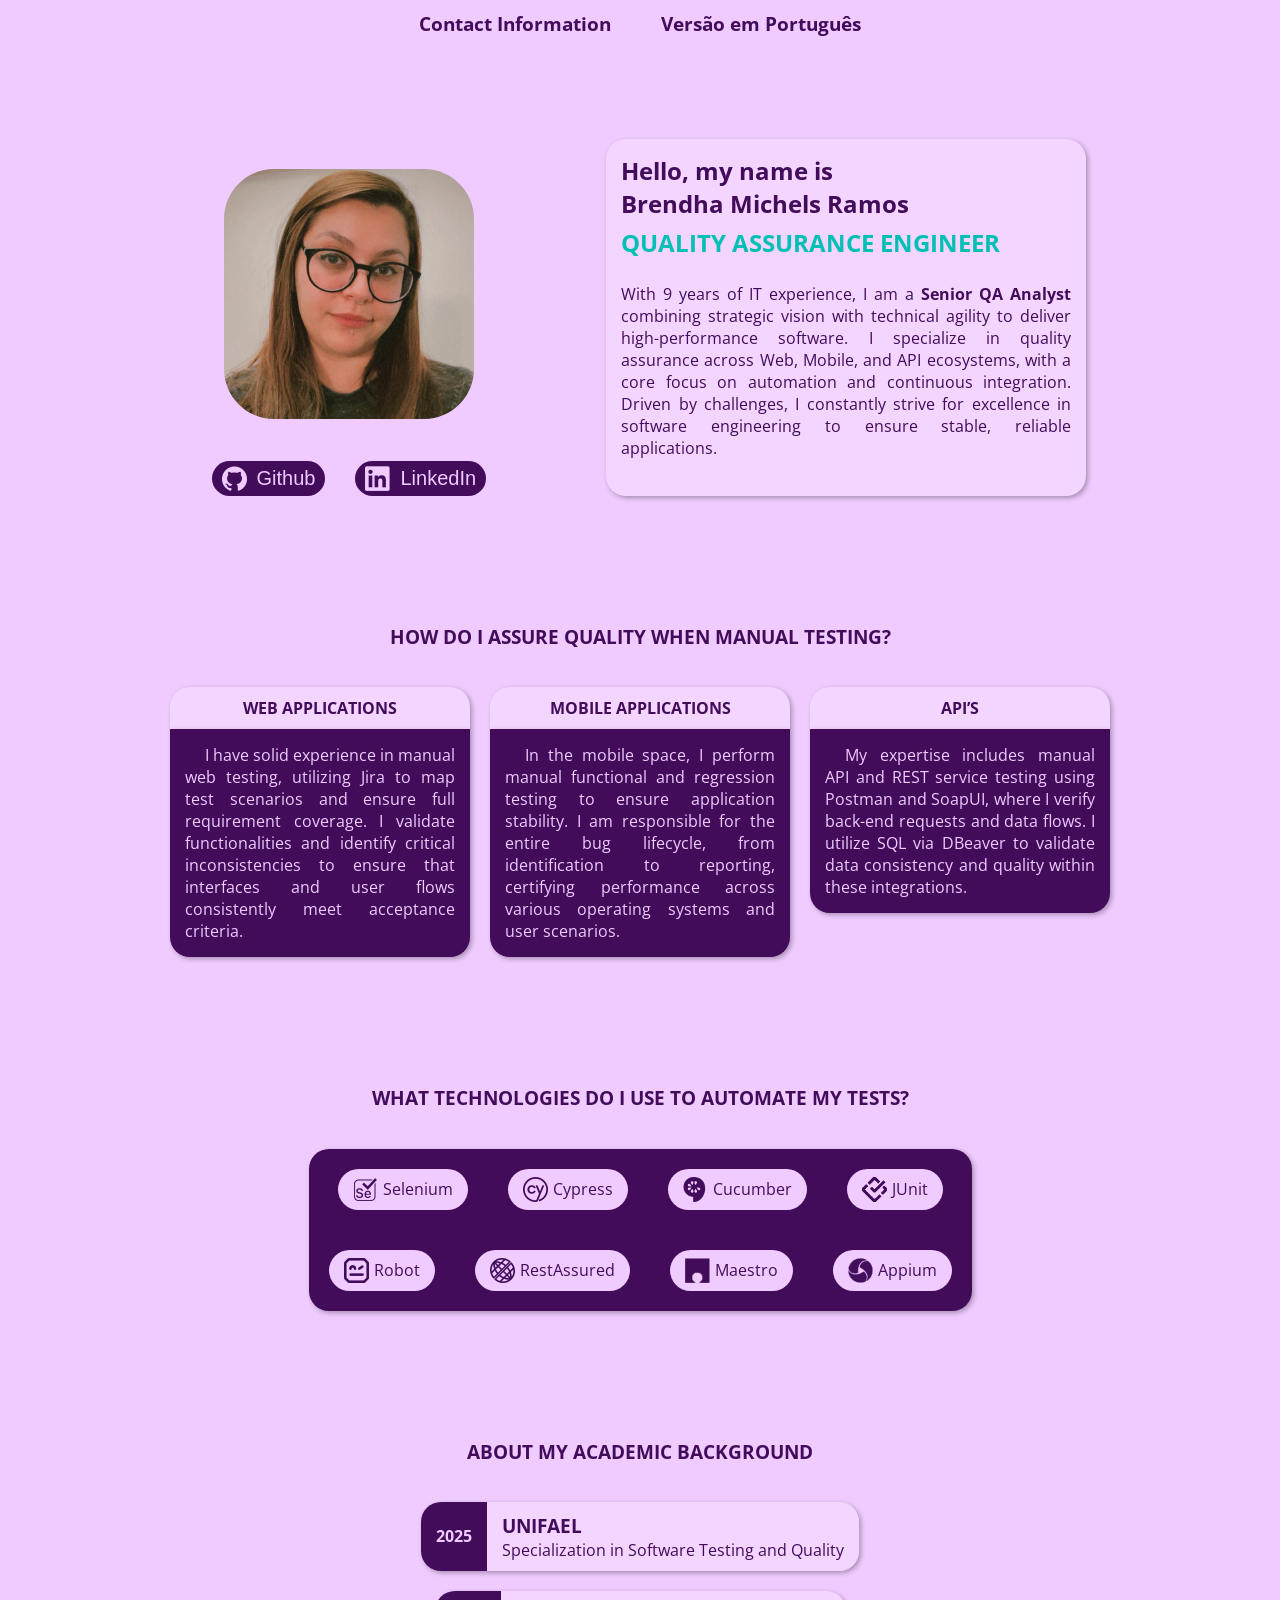
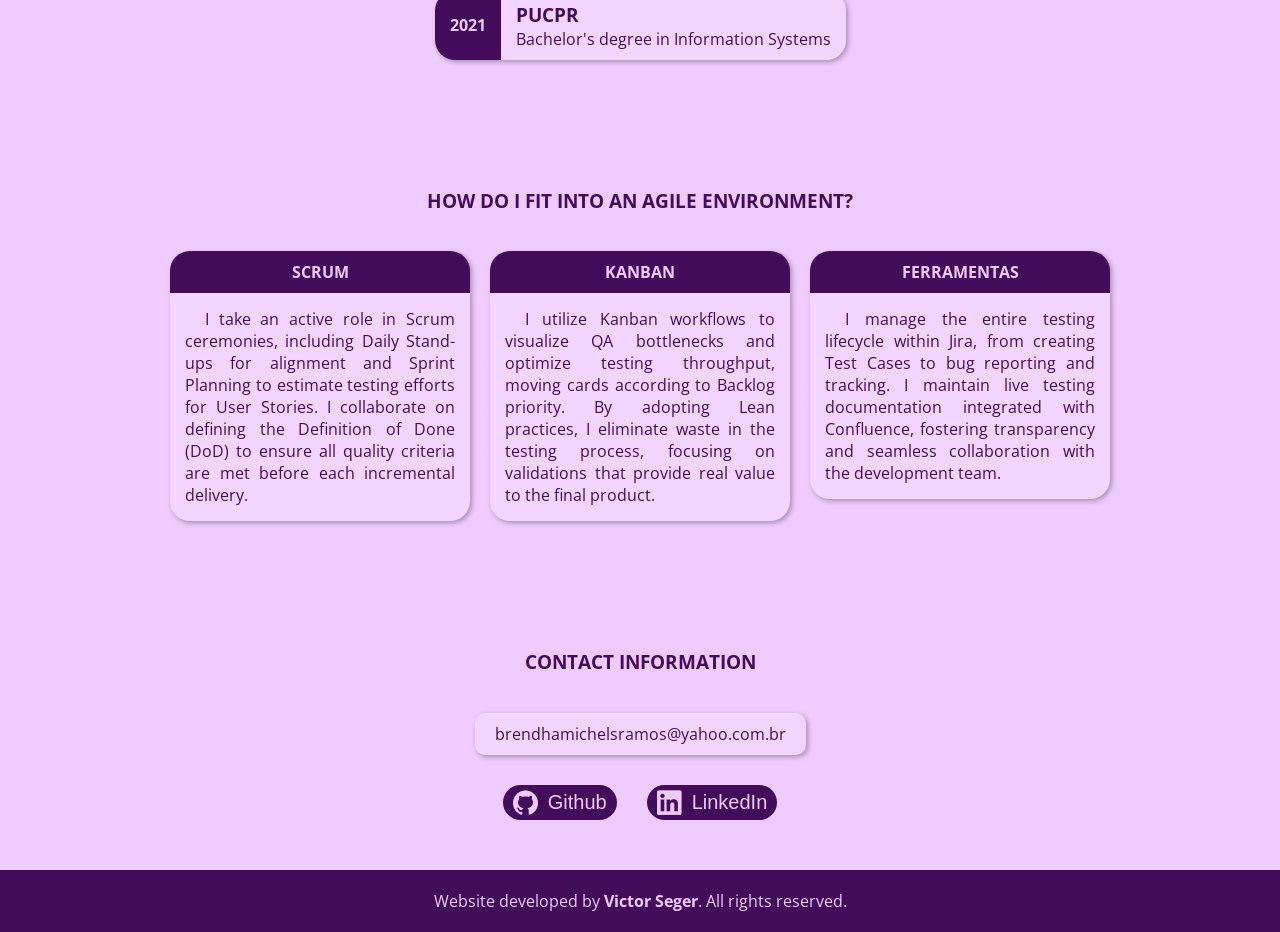
==== pags/english.html @ 34b19e9b "versão em inglês" ====
<!DOCTYPE html>
<html lang="en">
<head>
    <meta charset="UTF-8">
    <meta name="viewport" content="width=device-width, initial-scale=1.0">
    <title>Brendha Ramos - Portifolio</title>
    <link rel="stylesheet" href="../estilo/style.css">
</head>
<body>
    <header>
        <p><a href="#contato1">Contact Information</a></p>
        <p id="ingles"><a href="../index.html">Versão em Português</a></p>
    </header>
    <main>
        <section class="sobre">
            <div class="grid1">
                <div class="img-link">
                    <div class="perfil">
                        <img src="../imagens/foto-perfil.png" alt="Foto de Brendha">
                    </div>
                    <div class="link">
                        <a href="https://github.com/BrendhaMichels" target="_blank" rel="external">
                            <button class="buttonicon">
                                <div class="icon1"></div>
                                <p>Github</p>
                            </button>
                        </a>
                        <a href="https://www.linkedin.com/in/brendha-ramos/" target="_blank" rel="external">
                            <button class="buttonicon">
                                <div class="icon2"></div>
                                <p>LinkedIn</p>
                            </button>
                        </a>
                    </div>
                </div>
                <div class="textual">
                    <h1>Hello, my name is <br> Brendha Michels Ramos</h1>
                    <h2>QUALITY ASSURANCE ENGINEER</h2>
                    <p>With 9 years of IT experience, I am a <strong>Senior QA Analyst</strong> combining strategic vision with technical agility to deliver high-performance software. I specialize in quality assurance across Web, Mobile, and API ecosystems, with a core focus on automation and continuous integration. Driven by challenges, I constantly strive for excellence in software engineering to ensure stable, reliable applications.</p>
                </div>
            </div>
        </section>
        <section class="teste-manual">
            <div class="subtituloh3">
                <h3>HOW DO I ASSURE QUALITY WHEN MANUAL TESTING?</h3>
            </div>
            <div class="orgmanual">
                <div class="manual">
                    <h4>WEB APPLICATIONS</h4>
                    <p>I have solid experience in manual web testing, utilizing Jira to map test scenarios and ensure full requirement coverage. I validate functionalities and identify critical inconsistencies to ensure that interfaces and user flows consistently meet acceptance criteria.</p>
                </div>
                <div class="manual">
                    <h4>MOBILE APPLICATIONS</h4>
                    <p>In the mobile space, I perform manual functional and regression testing to ensure application stability. I am responsible for the entire bug lifecycle, from identification to reporting, certifying performance across various operating systems and user scenarios.</p>
                </div>
                <div class="manual">
                    <h4>API’S</h4>
                    <p>My expertise includes manual API and REST service testing using Postman and SoapUI, where I verify back-end requests and data flows. I utilize SQL via DBeaver to validate data consistency and quality within these integrations.</p>
                </div>
            </div>
        </section>
        <section class="automatizado">
            <div class="subtituloh3">
                <h3>WHAT TECHNOLOGIES DO I USE TO AUTOMATE MY TESTS?</h3>
            </div>
            <div class="org2">
                <div class="org1">
                    <div class="icone">
                        <img src="../imagens/selenium-50x50-escuro.png" alt="Ícone Selenium">
                        <p>Selenium</p>
                    </div>
                    <div class="icone">
                        <img src="../imagens/cypress-50x50-escuro.png" alt="Ícone Cypress">
                        <p>Cypress</p>
                    </div>
                    <div class="icone">
                        <img src="../imagens/cucumber-50x50-escuro.png" alt="Ícone Cucumber">
                        <p>Cucumber</p>
                    </div>
                    <div class="icone">
                        <img src="../imagens/junit-50x50-escuro.png" alt="Ícone JUnit">
                        <p>JUnit</p>
                    </div>
                </div>
                <div class="org1">
                    <div class="icone">
                        <img src="../imagens/robot-50x50-escuro.png" alt="Ícone Robot">
                        <p>Robot</p>
                    </div>
                    <div class="icone">
                        <img src="../imagens/restassured-50x50-escuro.png" alt="Ícone RestAssured">
                        <p>RestAssured</p>
                    </div>
                    <div class="icone">
                        <img src="../imagens/maestro-50x50-escuro.png" alt="Ícone Maestro">
                        <p>Maestro</p>
                    </div>
                    <div class="icone">
                        <img src="../imagens/appium-50x50-escuro.png" alt="Ícone Appium">
                        <p>Appium</p>
                    </div>
                </div>
            </div>
        </section>
        <section class="academica">
            <div class="subtituloh3">
                <h3>ABOUT MY ACADEMIC BACKGROUND</h3>
            </div>
            <grid class="flex1">
                <div class="orgformacao">
                    <div class="formacao">
                        <h4 class="alano">2025</h4>
                        <div class="curso">
                            <h5>UNIFAEL</h5>
                            <p>Specialization in Software Testing and Quality</p>
                        </div>
                    </div>
                    <div class="formacao">
                        <h4 class="alano">2021</h4>
                        <div class="curso">
                            <h5>PUCPR</h5>
                            <p>Bachelor's degree in Information Systems</p>
                        </div>
                </div>
            </grid>
            </div>
        </section>
        <section class="agil">
            <div class="subtituloh3">
                <h3>HOW DO I FIT INTO AN AGILE ENVIRONMENT?</h3>
            </div>
            <div class="orgagil1">
                <div class="agil1">
                    <h4>SCRUM</h4>
                    <p>I take an active role in Scrum ceremonies, including Daily Stand-ups for alignment and Sprint Planning to estimate testing efforts for User Stories. I collaborate on defining the Definition of Done (DoD) to ensure all quality criteria are met before each incremental delivery.</p>
                </div>
                <div class="agil1">
                    <h4>KANBAN</h4>
                    <p>I utilize Kanban workflows to visualize QA bottlenecks and optimize testing throughput, moving cards according to Backlog priority. By adopting Lean practices, I eliminate waste in the testing process, focusing on validations that provide real value to the final product.</p>
                </div>
                <div class="agil1">
                    <h4>FERRAMENTAS</h4>
                    <p>I manage the entire testing lifecycle within Jira, from creating Test Cases to bug reporting and tracking. I maintain live testing documentation integrated with Confluence, fostering transparency and seamless collaboration with the development team.</p>
                </div>
            </div>
        </section>
        <section class="contato" id="contato1">
            <div class="subtituloh3">
                <h3>CONTACT INFORMATION</h3>
            </div>
            <div class="email1">
                <p id="email">brendhamichelsramos@yahoo.com.br</p>
            </div>
            <div class="orglink">
                <div class="link">
                        <a href="https://github.com/BrendhaMichels" target="_blank" rel="external">
                            <button class="buttonicon">
                                <div class="icon1"></div>
                                <p>Github</p>
                            </button>
                        </a>
                        <a href="https://www.linkedin.com/in/brendha-ramos/" target="_blank" rel="external">
                            <button class="buttonicon">
                                <div class="icon2"></div>
                                <p>LinkedIn</p>
                            </button>
                        </a>
                    </div>
            </div>
        </section>
    </main>
    <footer>
        <p>Website developed by <a href="https://www.linkedin.com/in/victor-seger/" target="_blank" rel="external">Victor Seger</a>. All rights reserved.</p>
    </footer>
</body>
</html>
---- estilo/style.css ----
@charset "UTF-8";
@import url('https://fonts.googleapis.com/css2?family=Open+Sans:ital,wght@0,300..800;1,300..800&display=swap');

* {
    padding: 0;
    margin: 0;
}

:root {
    --lightestpurple: #F3D5FF;
    --lightpurple: #EFCBFF;
    --darkpurple: #420C5A;
    --cyan: #00C0B5;
    --midpurple: #C189D9;
}

body {
    background-color: var(--lightpurple);
    font-family: 'Open Sans', sans-serif;
}
header {
    display: flex;
    justify-content: center;
    align-items: center;
    gap: 50px;
    padding-top: 10px;
}
header a {
    text-decoration: none;
    color: var(--darkpurple);
    font-weight: bold;
    font-size: 1.2em;
}
header a:hover {
    text-decoration: underline;
}
section.sobre {
    display: flex;
    justify-content: center;
    align-items: center;

    margin-top: 8vw;
}
div.grid1{
    display: flex;
    column-gap: 8vw;
}
div.img-link{
    display: flex;
    flex-direction: column;
    align-items: center;
    row-gap: .5vw;
}
div.perfil {
    margin: 30px;
}
div.link {
    display: flex;
    column-gap: 30px;
}
.link > a {
    text-decoration: none;
}
.buttonicon {
    display: flex;
    justify-content: center;
    align-items: center;
    gap: 10px;
    background-color: var(--darkpurple);
    color: var(--lightpurple);
    padding: 5px 10px;
    border-radius: 30px;
    box-shadow: none;
    border: none;
    position: relative;
}
.buttonicon:hover {
    background-color: var(--cyan);
    color: var(--darkpurple);
    transition-duration: 0.2s
}
.buttonicon > div {
    width: 25px;
    height: 25px;
}
.buttonicon > p {
    font-size: 1.5em;
}
.icon1 {
    background-image: url(../imagens/github-50x50-claro.png);
    background-size: cover;
}
.buttonicon:hover .icon1{
    background-image: url(../imagens/github-50x50-escuro.png);
}
.icon2 {
    background-image: url(../imagens/linkedin-50x50-claro.png);
    background-size: cover;
}
.buttonicon:hover .icon2{
    background-image: url(../imagens/linkedin-50x50-escuro.png);
}
div.textual{
    background-color: var(--lightestpurple);
    border-radius: 20px;
    max-width: 450px;
    padding: 15px;
    box-shadow: 2px 2px 5px rgba(0, 0, 0, 0.301);
}

div.textual > h1{
    color: var(--darkpurple);
    margin-bottom: 6px;
}
div.textual > h2{
    color: var(--cyan);
    margin-bottom: 24px;
}
div.textual > p{
    color: var(--darkpurple);
    text-align: justify;
}
section h3 {
    color: var(--darkpurple);
    margin: 10vw 0 3vw 0;
}
.subtituloh3 {
    display: flex;
    justify-content: center;
    align-items: center;
}
.orgmanual {
    display: flex;
    justify-content: center;
    align-items: top;
    column-gap: 20px;
}
.manual {
    max-width: 300px;
    border-radius: 20px;
}
.manual h4{
    background-color: var(--lightestpurple);
    color: var(--darkpurple);
    text-align: center;
    padding: 10px 0;
    border-radius: 20px 20px 0 0;
    box-shadow: 2px 2px 5px rgba(0, 0, 0, 0.301);
}
.manual p {
    background-color: var(--darkpurple);
    color: var(--lightpurple);
    text-align: justify;
    text-indent: 20px;
    padding: 15px;
    border-radius: 0 0 20px 20px;
    box-shadow: 2px 2px 5px rgba(0, 0, 0, 0.301);
}
.automatizado {
    display: flex;
    flex-direction: column;
    justify-content: center;
    align-items: center;
}
.org2{
    background-color: var(--darkpurple);
    max-width: 800px;
    padding: 20px;
    display: flex;
    flex-direction: column;
    row-gap: 40px;
    border-radius: 20px;
    box-shadow: 2px 2px 5px rgba(0, 0, 0, 0.301);
}
.org1 {
    display: flex;
    justify-content: center;
    align-items: center;
    column-gap: 40px;
}
.icone {
    display: flex;
    justify-content: center;
    align-items: center;
    gap: 5px;
    background-color: var(--lightpurple);
    color: var(--darkpurple);
    padding: 8px 15px;
    border-radius: 30px;
}
.icone:hover {
    background-color: var(--midpurple);
    transition-duration: 0.5s
}
.icone img {
    width: 25px;
    height: 25px;
}
.flex1 {
    display: flex;
    justify-content: center;
    align-items: center;
}
.orgformacao {
    display: flex;
    flex-direction: column;
    justify-content: center;
    align-items: center;
    row-gap: 20px;
}
.formacao {
    display: flex;
    box-shadow: 2px 2px 5px rgba(0, 0, 0, 0.301);
    border-radius: 20px;
}
.formacao h4 {
    background-color: var(--darkpurple);
    color: var(--lightpurple);
    text-align: center;
    padding: 15px;
    border-radius: 20px 0 0 20px;
}
.curso {
    background-color: var(--lightestpurple);
    color: var(--darkpurple);
    text-align: left;
    max-width: 380px;
    padding: 10px 15px;
    border-radius: 0 20px 20px 0;
}
.curso h5 {
    font-weight: bold;
    font-size: 1.2em;
}
.alano {
    display: flex;
    justify-content: center;
    align-items: center;
}
.orgagil1 {
    display: flex;
    justify-content: center;
    align-items: top;
    column-gap: 20px;
}
.agil1 {
    max-width: 300px;
}
.agil1 h4 {
    background-color: var(--darkpurple);
    color: var(--lightpurple);
    text-align: center;
    padding: 10px 0;
    border-radius: 20px 20px 0 0;
    box-shadow: 2px 2px 5px rgba(0, 0, 0, 0.301);
}
.agil1 p {
    background-color: var(--lightestpurple);
    color: var(--darkpurple);
    text-align: justify;
    text-indent: 20px;
    padding: 15px;
    border-radius: 0 0 20px 20px;
    box-shadow: 2px 2px 5px rgba(0, 0, 0, 0.301);
}
.email1 {
    display: flex;
    justify-content: center;
    align-items: center;
}
#email {
    background-color: var(--lightestpurple);
    color: var(--darkpurple);
    max-width: 300px;
    text-align: center;
    padding: 10px 20px;
    border-radius: 10px;
    margin-bottom: 30px;
    box-shadow: 2px 2px 5px rgba(0, 0, 0, 0.301);
}
.orglink {
    display: flex;
    justify-content: center;
    align-items: center;
    column-gap: 30px;
}
footer {
    background-color: var(--darkpurple);
    color: var(--lightpurple);
    text-align: center;
    margin-top: 50px;
    padding: 20px 0;
}
footer a{
    text-decoration: none;
    color: var(--lightpurple);
    font-weight: bold;
}
footer a:hover {
    text-decoration: underline;
}
@media screen and (max-width: 720px) {
    header a {
        font-size: 1em;
    }
    div.grid1{
    display: flex;
    flex-direction: column;
    justify-content: center;
    align-items: center;
    row-gap:  3vw;
    }
    div.perfil > img {
        max-width: 200px;
    }
    .buttonicon {
        transform: scale(0.8);
        transform-origin: center;
    }
    div.textual {
        transform: scale(0.8);
        transform-origin: center;
    }
    section h3 {
        margin: 5vw 0;
    }
    .subtituloh3 {
        text-align: center;
        margin-bottom: 2px;
        font-size: 0.9em;
    }
    .orgmanual {
        flex-direction: column;
        justify-content: center;
        align-items: center;
    }
    .manual {
        transform: scale(0.8);
        transform-origin: center;
    }
    .org2 {
        transform: scale(0.8);
        transform-origin: center;
        row-gap: 10px;
    }
    .org1 {
        display: flex;
        flex-wrap: wrap;
        row-gap: 10px;
    }
    .formacao {
        transform: scale(0.7);
        transform-origin: center;
    }
    .orgagil1 {
        flex-direction: column;
        justify-content: center;
        align-items: center;
    }
    .agil1 {
        transform: scale(0.8);
        transform-origin: center;
    }
    #email {
        transform: scale(0.8);
        transform-origin: center;
    }
    footer{
        font-size: 0.8em;
    }
}
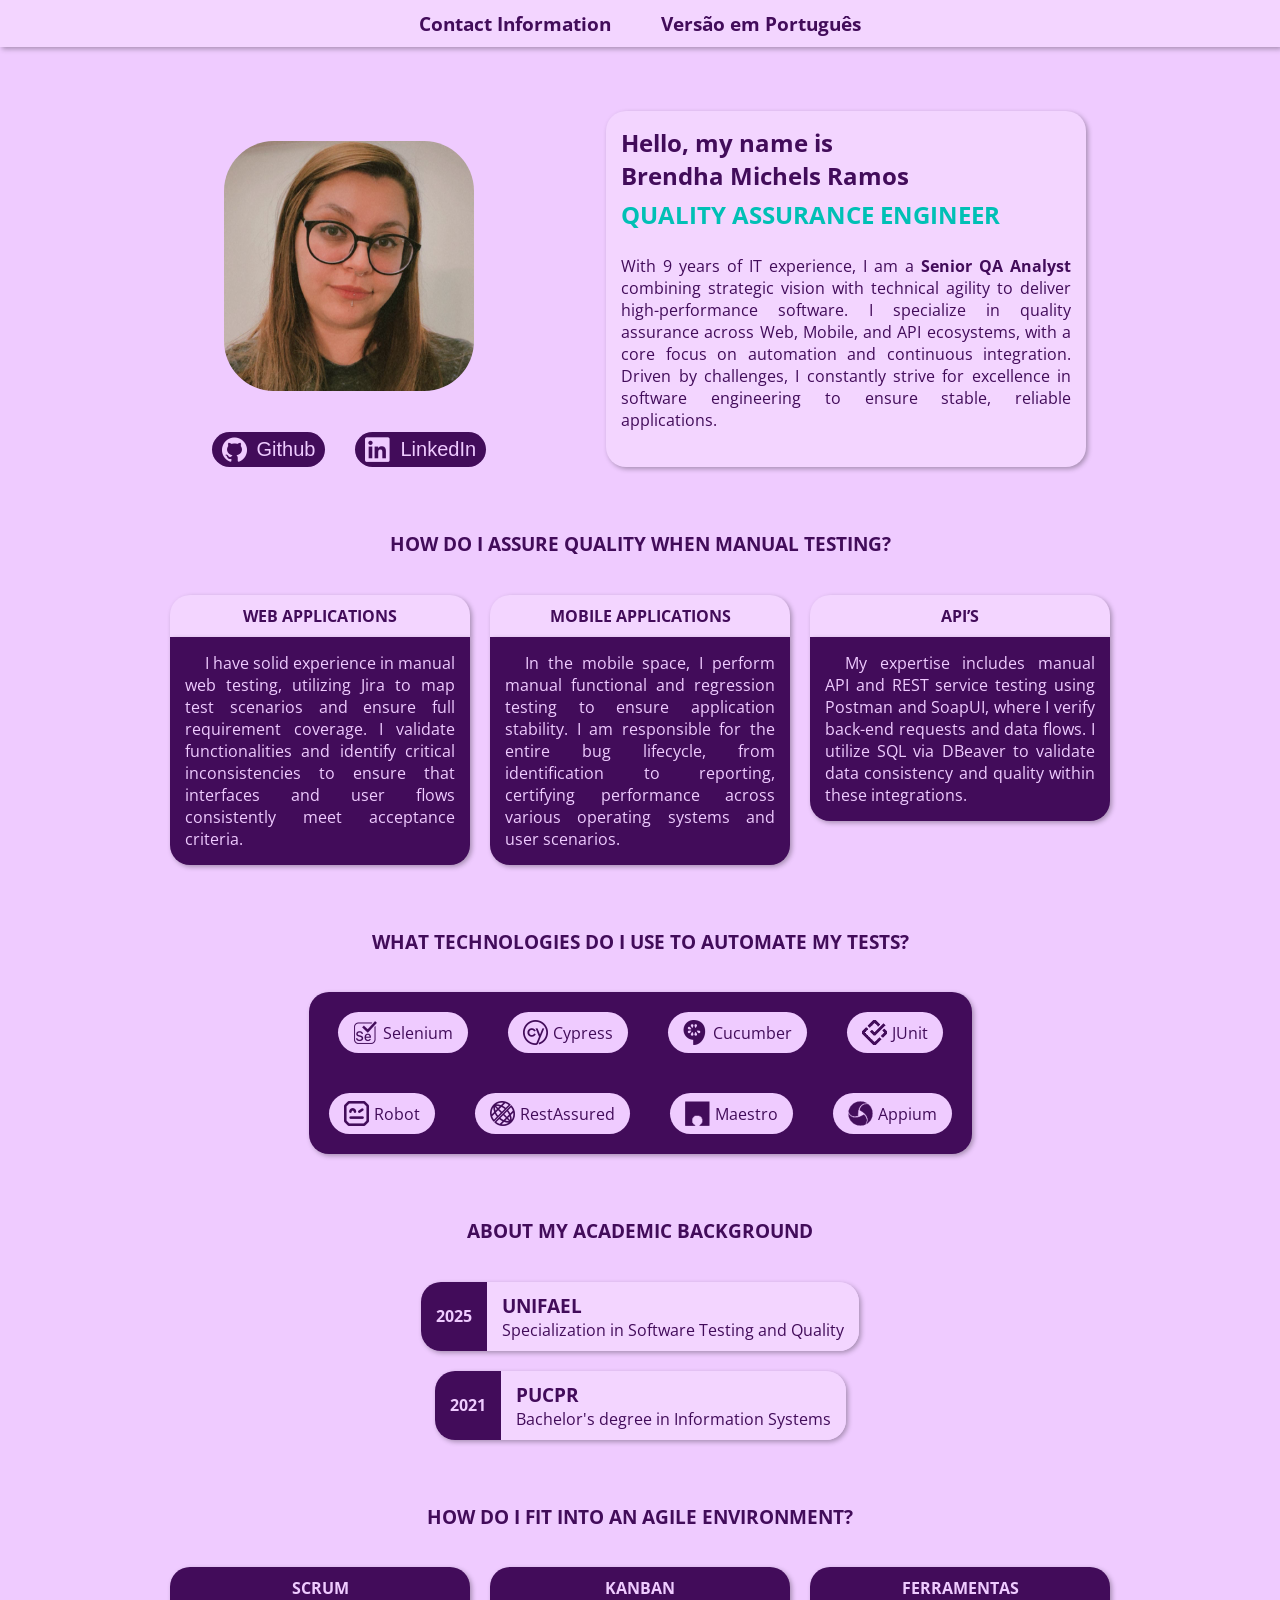
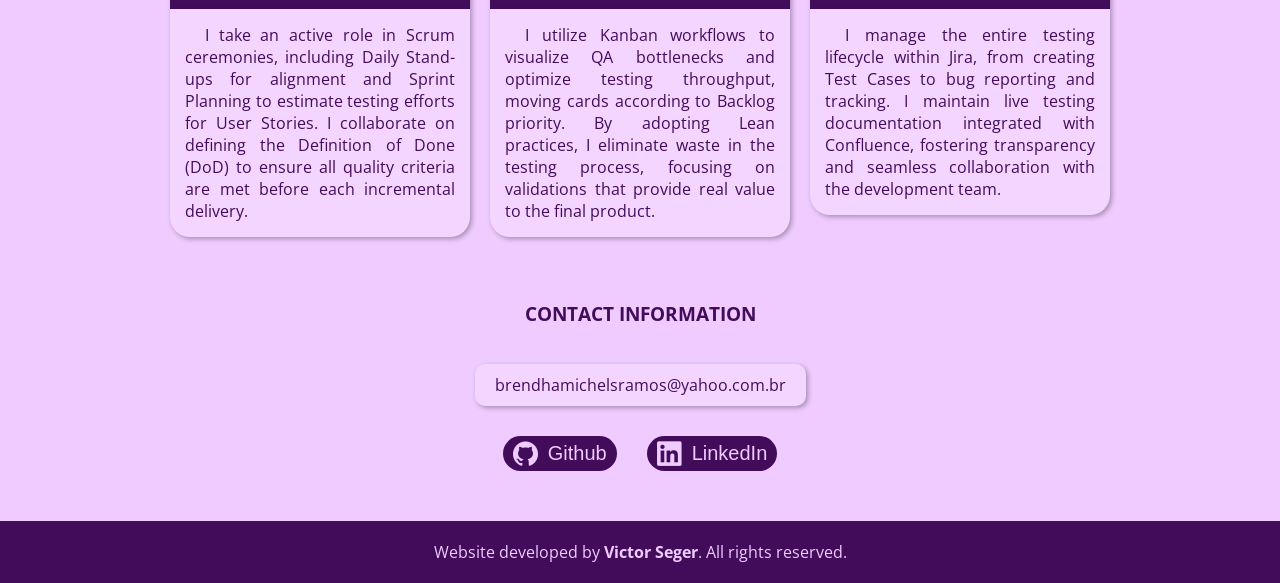
==== commit ff18ed80: "Alteração header" ====
--- a/pags/english.html
+++ b/pags/english.html
@@ -7,7 +7,7 @@
     <link rel="stylesheet" href="../estilo/style.css">
 </head>
 <body>
-    <header>
+    <header id="englishheader">
         <p><a href="#contato1">Contact Information</a></p>
         <p id="ingles"><a href="../index.html">Versão em Português</a></p>
     </header>
--- a/estilo/style.css
+++ b/estilo/style.css
@@ -19,11 +19,13 @@
     font-family: 'Open Sans', sans-serif;
 }
 header {
+    background-color: var(--lightestpurple);
     display: flex;
     justify-content: center;
     align-items: center;
     gap: 50px;
-    padding-top: 10px;
+    padding: 10px 0px;
+    box-shadow: 2px 2px 5px rgba(0, 0, 0, 0.301);
 }
 header a {
     text-decoration: none;
@@ -39,7 +41,7 @@
     justify-content: center;
     align-items: center;
 
-    margin-top: 8vw;
+    margin-top: 5vw;
 }
 div.grid1{
     display: flex;
@@ -122,7 +124,7 @@
 }
 section h3 {
     color: var(--darkpurple);
-    margin: 10vw 0 3vw 0;
+    margin: 5vw 0 3vw 0;
 }
 .subtituloh3 {
     display: flex;
@@ -300,6 +302,10 @@
     text-decoration: underline;
 }
 @media screen and (max-width: 720px) {
+    #englishheader {
+        gap: 20px;
+        font-size: .9em;
+    }
     header a {
         font-size: 1em;
     }
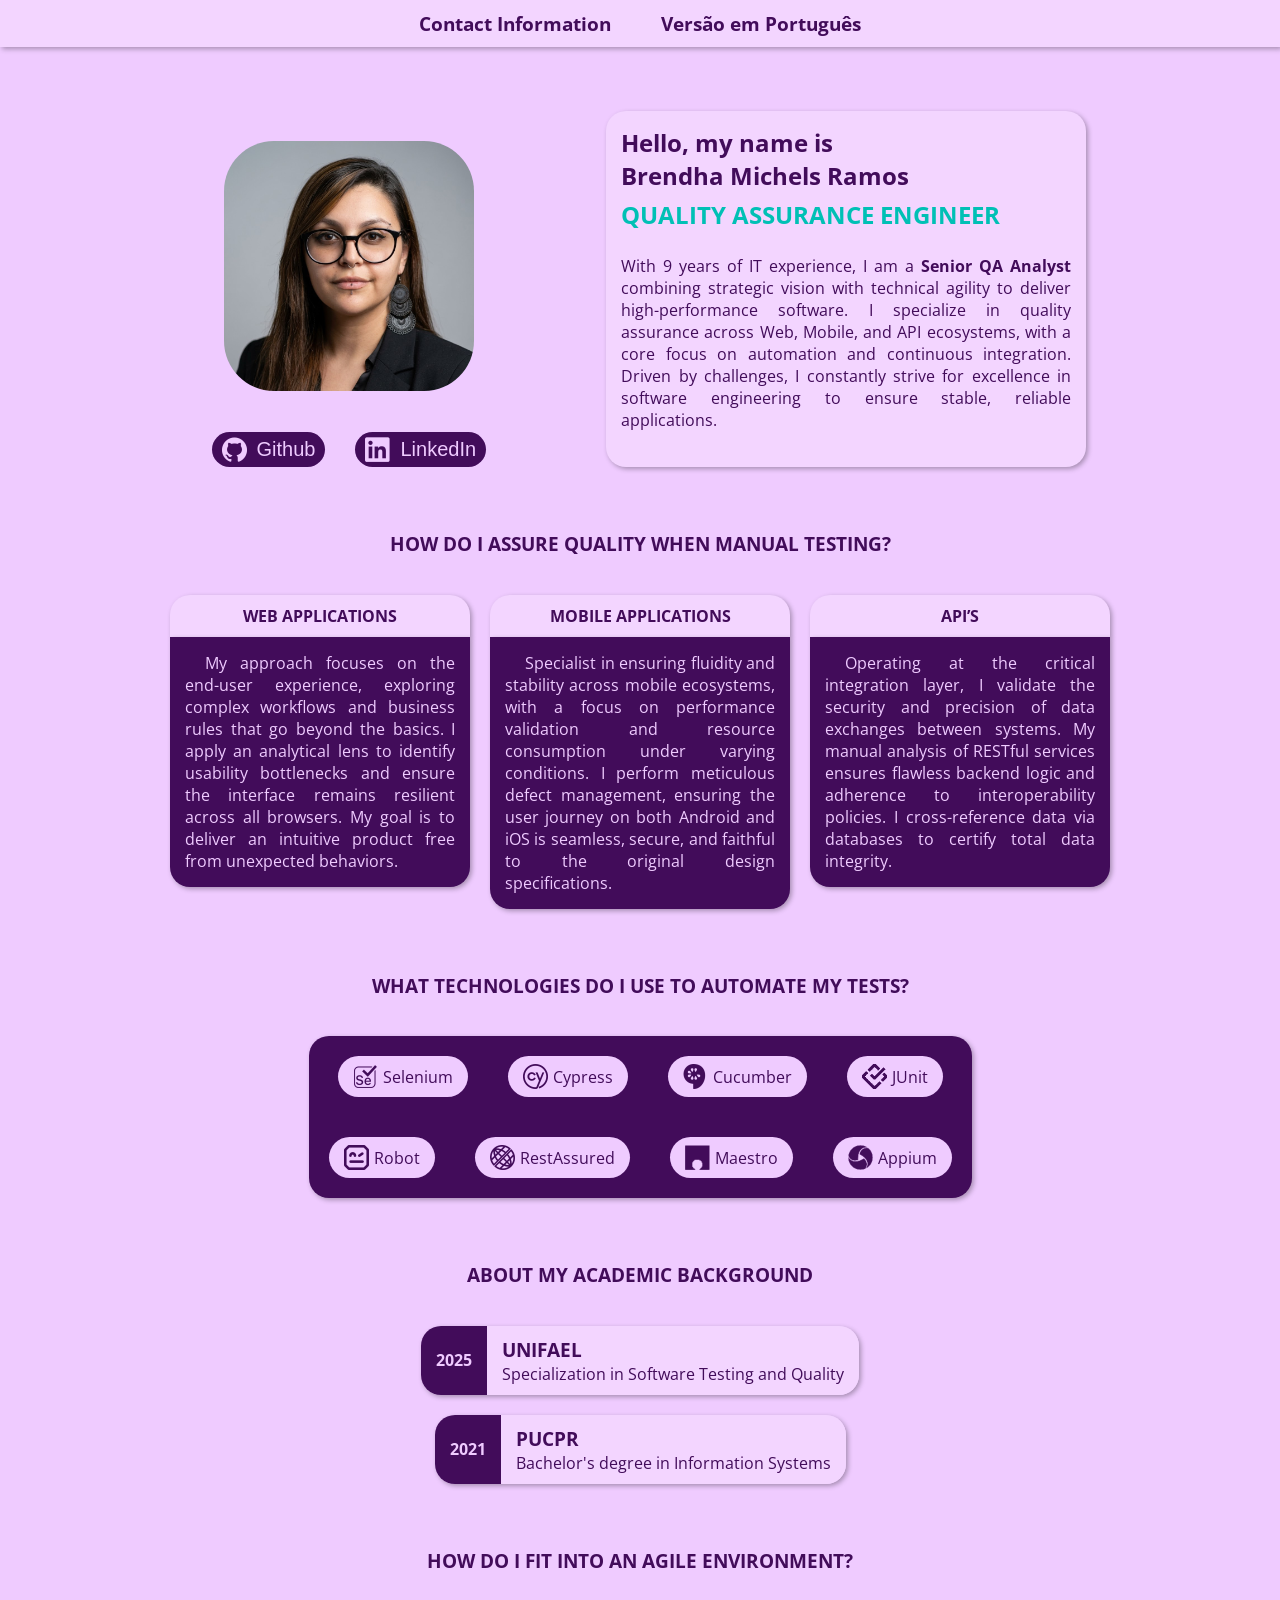
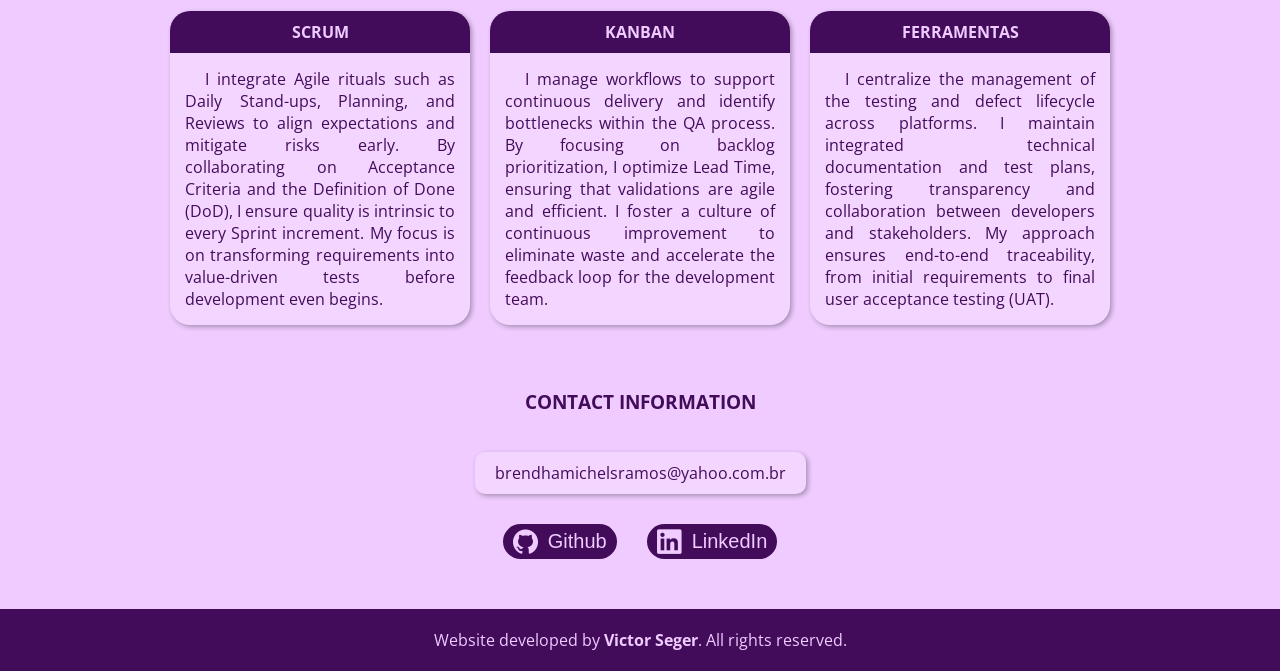
==== commit c8ae247f: "Ajustes texto e imagem" ====
--- a/pags/english.html
+++ b/pags/english.html
@@ -5,6 +5,7 @@
     <meta name="viewport" content="width=device-width, initial-scale=1.0">
     <title>Brendha Ramos - Portifolio</title>
     <link rel="stylesheet" href="../estilo/style.css">
+    <link rel="shortcut icon" href="../imagens/favicon.ico" type="image/x-icon">
 </head>
 <body>
     <header id="englishheader">
@@ -16,7 +17,7 @@
             <div class="grid1">
                 <div class="img-link">
                     <div class="perfil">
-                        <img src="../imagens/foto-perfil.png" alt="Foto de Brendha">
+                        <img src="../imagens/foto-perfil2.png" alt="Foto de Brendha">
                     </div>
                     <div class="link">
                         <a href="https://github.com/BrendhaMichels" target="_blank" rel="external">
@@ -47,15 +48,15 @@
             <div class="orgmanual">
                 <div class="manual">
                     <h4>WEB APPLICATIONS</h4>
-                    <p>I have solid experience in manual web testing, utilizing Jira to map test scenarios and ensure full requirement coverage. I validate functionalities and identify critical inconsistencies to ensure that interfaces and user flows consistently meet acceptance criteria.</p>
+                    <p>My approach focuses on the end-user experience, exploring complex workflows and business rules that go beyond the basics. I apply an analytical lens to identify usability bottlenecks and ensure the interface remains resilient across all browsers. My goal is to deliver an intuitive product free from unexpected behaviors.</p>
                 </div>
                 <div class="manual">
                     <h4>MOBILE APPLICATIONS</h4>
-                    <p>In the mobile space, I perform manual functional and regression testing to ensure application stability. I am responsible for the entire bug lifecycle, from identification to reporting, certifying performance across various operating systems and user scenarios.</p>
+                    <p>Specialist in ensuring fluidity and stability across mobile ecosystems, with a focus on performance validation and resource consumption under varying conditions. I perform meticulous defect management, ensuring the user journey on both Android and iOS is seamless, secure, and faithful to the original design specifications.</p>
                 </div>
                 <div class="manual">
                     <h4>API’S</h4>
-                    <p>My expertise includes manual API and REST service testing using Postman and SoapUI, where I verify back-end requests and data flows. I utilize SQL via DBeaver to validate data consistency and quality within these integrations.</p>
+                    <p>Operating at the critical integration layer, I validate the security and precision of data exchanges between systems. My manual analysis of RESTful services ensures flawless backend logic and adherence to interoperability policies. I cross-reference data via databases to certify total data integrity.</p>
                 </div>
             </div>
         </section>
@@ -132,15 +133,15 @@
             <div class="orgagil1">
                 <div class="agil1">
                     <h4>SCRUM</h4>
-                    <p>I take an active role in Scrum ceremonies, including Daily Stand-ups for alignment and Sprint Planning to estimate testing efforts for User Stories. I collaborate on defining the Definition of Done (DoD) to ensure all quality criteria are met before each incremental delivery.</p>
+                    <p>I integrate Agile rituals such as Daily Stand-ups, Planning, and Reviews to align expectations and mitigate risks early. By collaborating on Acceptance Criteria and the Definition of Done (DoD), I ensure quality is intrinsic to every Sprint increment. My focus is on transforming requirements into value-driven tests before development even begins.</p>
                 </div>
                 <div class="agil1">
                     <h4>KANBAN</h4>
-                    <p>I utilize Kanban workflows to visualize QA bottlenecks and optimize testing throughput, moving cards according to Backlog priority. By adopting Lean practices, I eliminate waste in the testing process, focusing on validations that provide real value to the final product.</p>
+                    <p>I manage workflows to support continuous delivery and identify bottlenecks within the QA process. By focusing on backlog prioritization, I optimize Lead Time, ensuring that validations are agile and efficient. I foster a culture of continuous improvement to eliminate waste and accelerate the feedback loop for the development team.</p>
                 </div>
                 <div class="agil1">
                     <h4>FERRAMENTAS</h4>
-                    <p>I manage the entire testing lifecycle within Jira, from creating Test Cases to bug reporting and tracking. I maintain live testing documentation integrated with Confluence, fostering transparency and seamless collaboration with the development team.</p>
+                    <p>I centralize the management of the testing and defect lifecycle across platforms. I maintain integrated technical documentation and test plans, fostering transparency and collaboration between developers and stakeholders. My approach ensures end-to-end traceability, from initial requirements to final user acceptance testing (UAT).</p>
                 </div>
             </div>
         </section>
@@ -149,7 +150,11 @@
                 <h3>CONTACT INFORMATION</h3>
             </div>
             <div class="email1">
-                <p id="email">brendhamichelsramos@yahoo.com.br</p>
+                <p id="email">
+                    <adress>
+                        <a href="mailto:brendhamichelsramos@yahoo.com.br">brendhamichelsramos@yahoo.com.br</a>
+                    </adress></p>
+                </p>
             </div>
             <div class="orglink">
                 <div class="link">
--- a/estilo/style.css
+++ b/estilo/style.css
@@ -280,6 +280,13 @@
     margin-bottom: 30px;
     box-shadow: 2px 2px 5px rgba(0, 0, 0, 0.301);
 }
+#email a {
+    text-decoration: none;
+    color: var(--darkpurple);
+}
+#email a:hover {
+    text-decoration: underline;
+}
 .orglink {
     display: flex;
     justify-content: center;
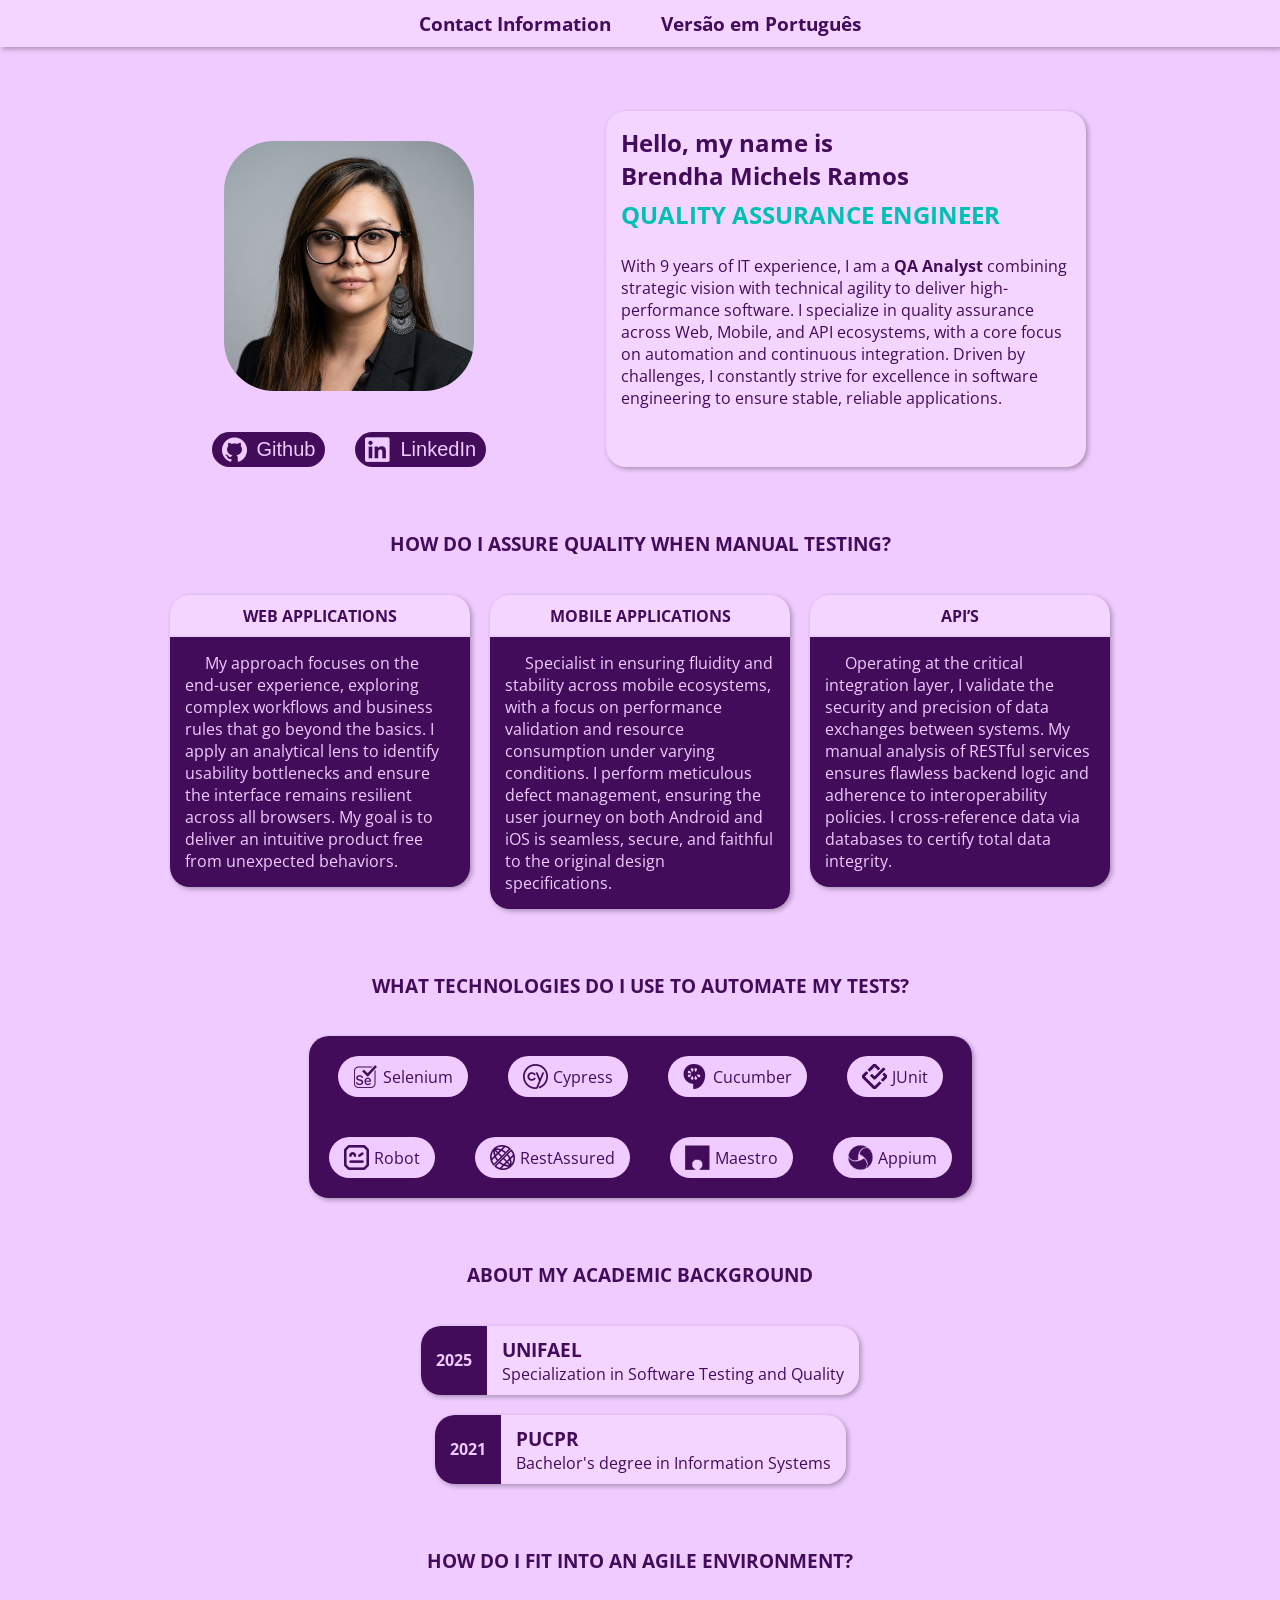
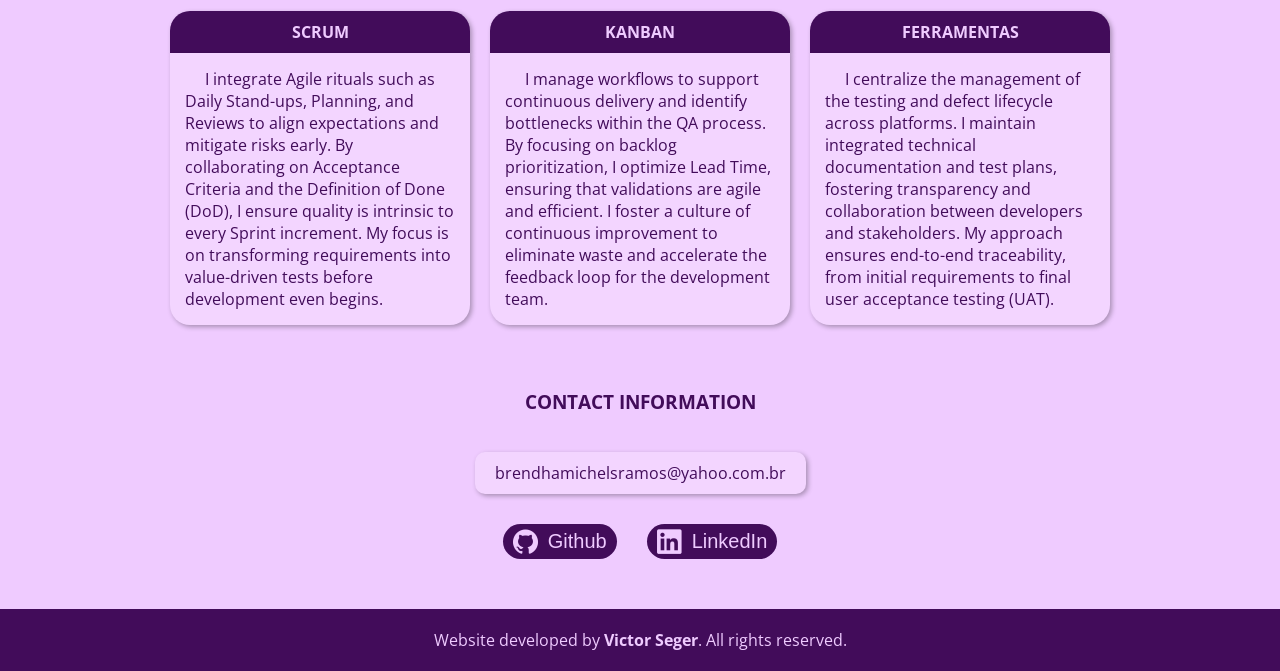
==== commit 3006041d: "tirei o senior" ====
--- a/pags/english.html
+++ b/pags/english.html
@@ -37,7 +37,7 @@
                 <div class="textual">
                     <h1>Hello, my name is <br> Brendha Michels Ramos</h1>
                     <h2>QUALITY ASSURANCE ENGINEER</h2>
-                    <p>With 9 years of IT experience, I am a <strong>Senior QA Analyst</strong> combining strategic vision with technical agility to deliver high-performance software. I specialize in quality assurance across Web, Mobile, and API ecosystems, with a core focus on automation and continuous integration. Driven by challenges, I constantly strive for excellence in software engineering to ensure stable, reliable applications.</p>
+                    <p>With 9 years of IT experience, I am a <strong>QA Analyst</strong> combining strategic vision with technical agility to deliver high-performance software. I specialize in quality assurance across Web, Mobile, and API ecosystems, with a core focus on automation and continuous integration. Driven by challenges, I constantly strive for excellence in software engineering to ensure stable, reliable applications.</p>
                 </div>
             </div>
         </section>
--- a/estilo/style.css
+++ b/estilo/style.css
@@ -120,7 +120,7 @@
 }
 div.textual > p{
     color: var(--darkpurple);
-    text-align: justify;
+    text-align: left;
 }
 section h3 {
     color: var(--darkpurple);
@@ -152,7 +152,7 @@
 .manual p {
     background-color: var(--darkpurple);
     color: var(--lightpurple);
-    text-align: justify;
+    text-align: left;
     text-indent: 20px;
     padding: 15px;
     border-radius: 0 0 20px 20px;
@@ -259,7 +259,7 @@
 .agil1 p {
     background-color: var(--lightestpurple);
     color: var(--darkpurple);
-    text-align: justify;
+    text-align: left;
     text-indent: 20px;
     padding: 15px;
     border-radius: 0 0 20px 20px;
